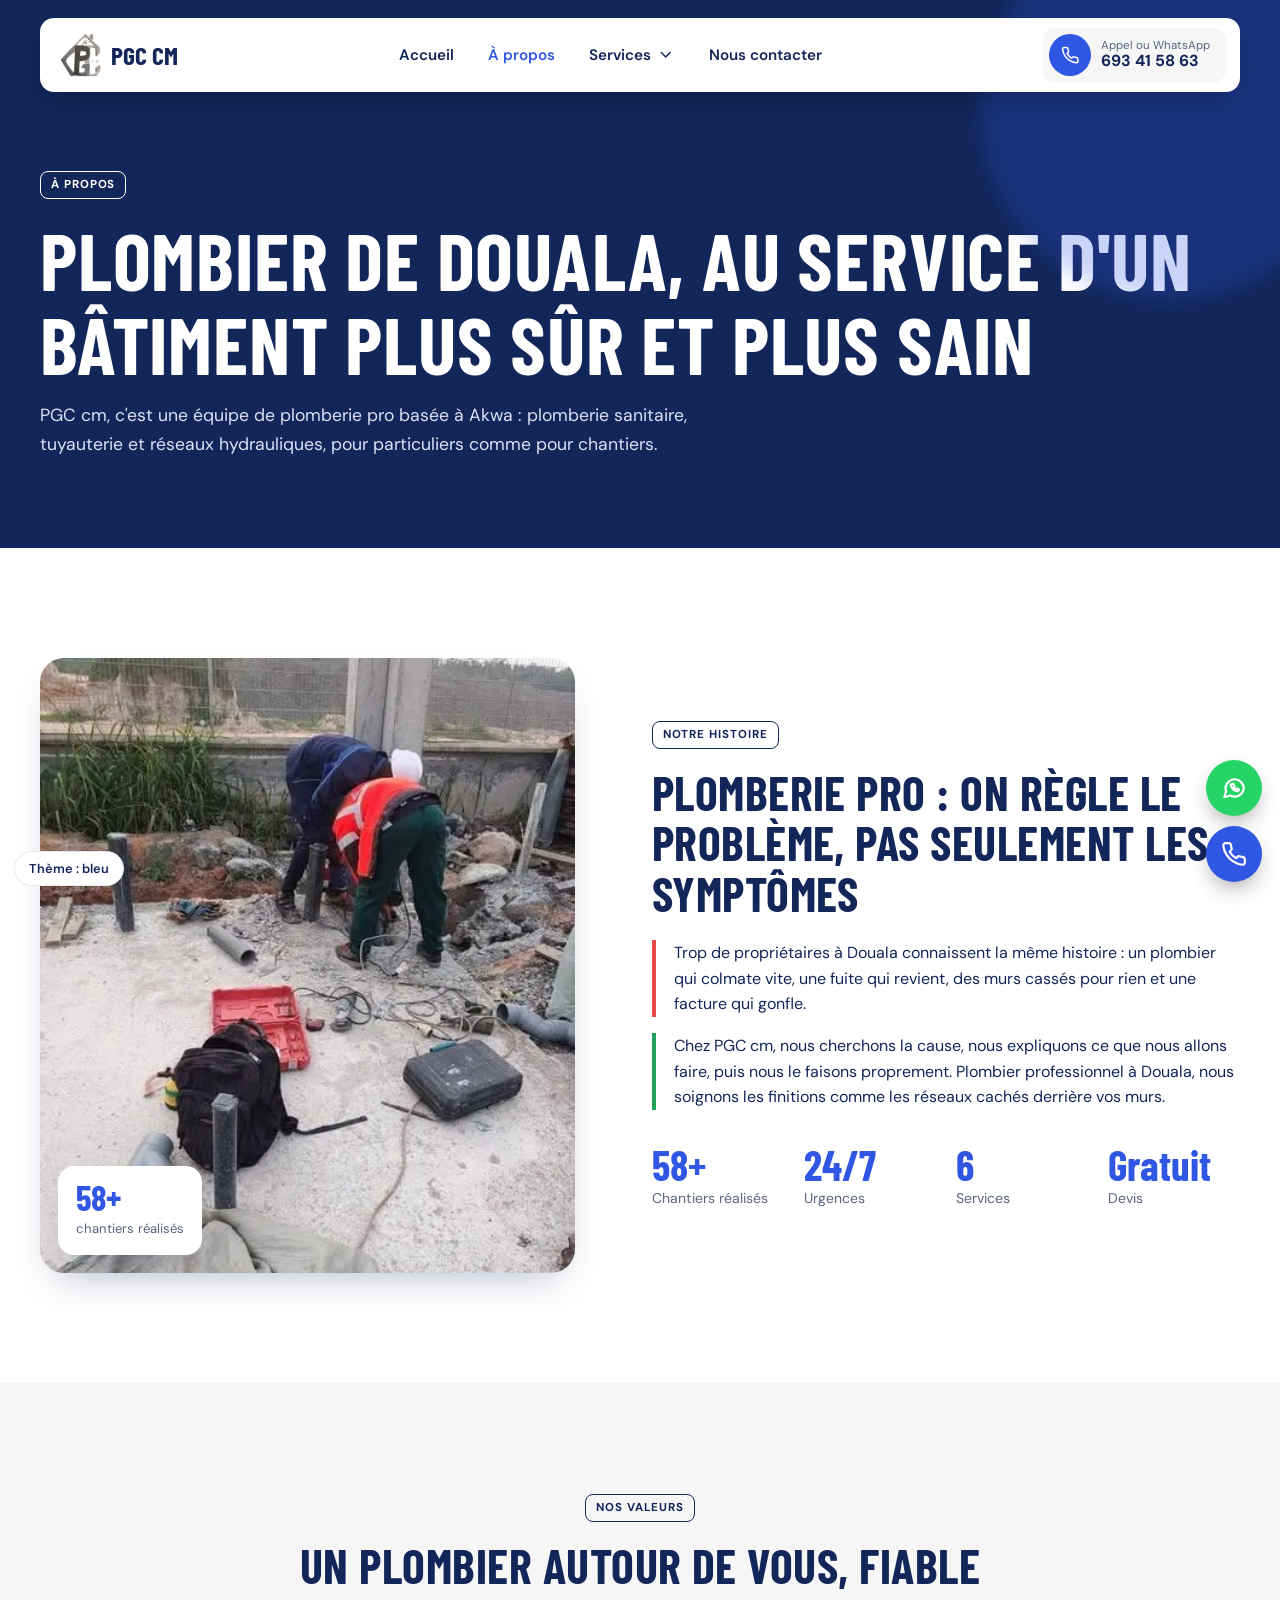
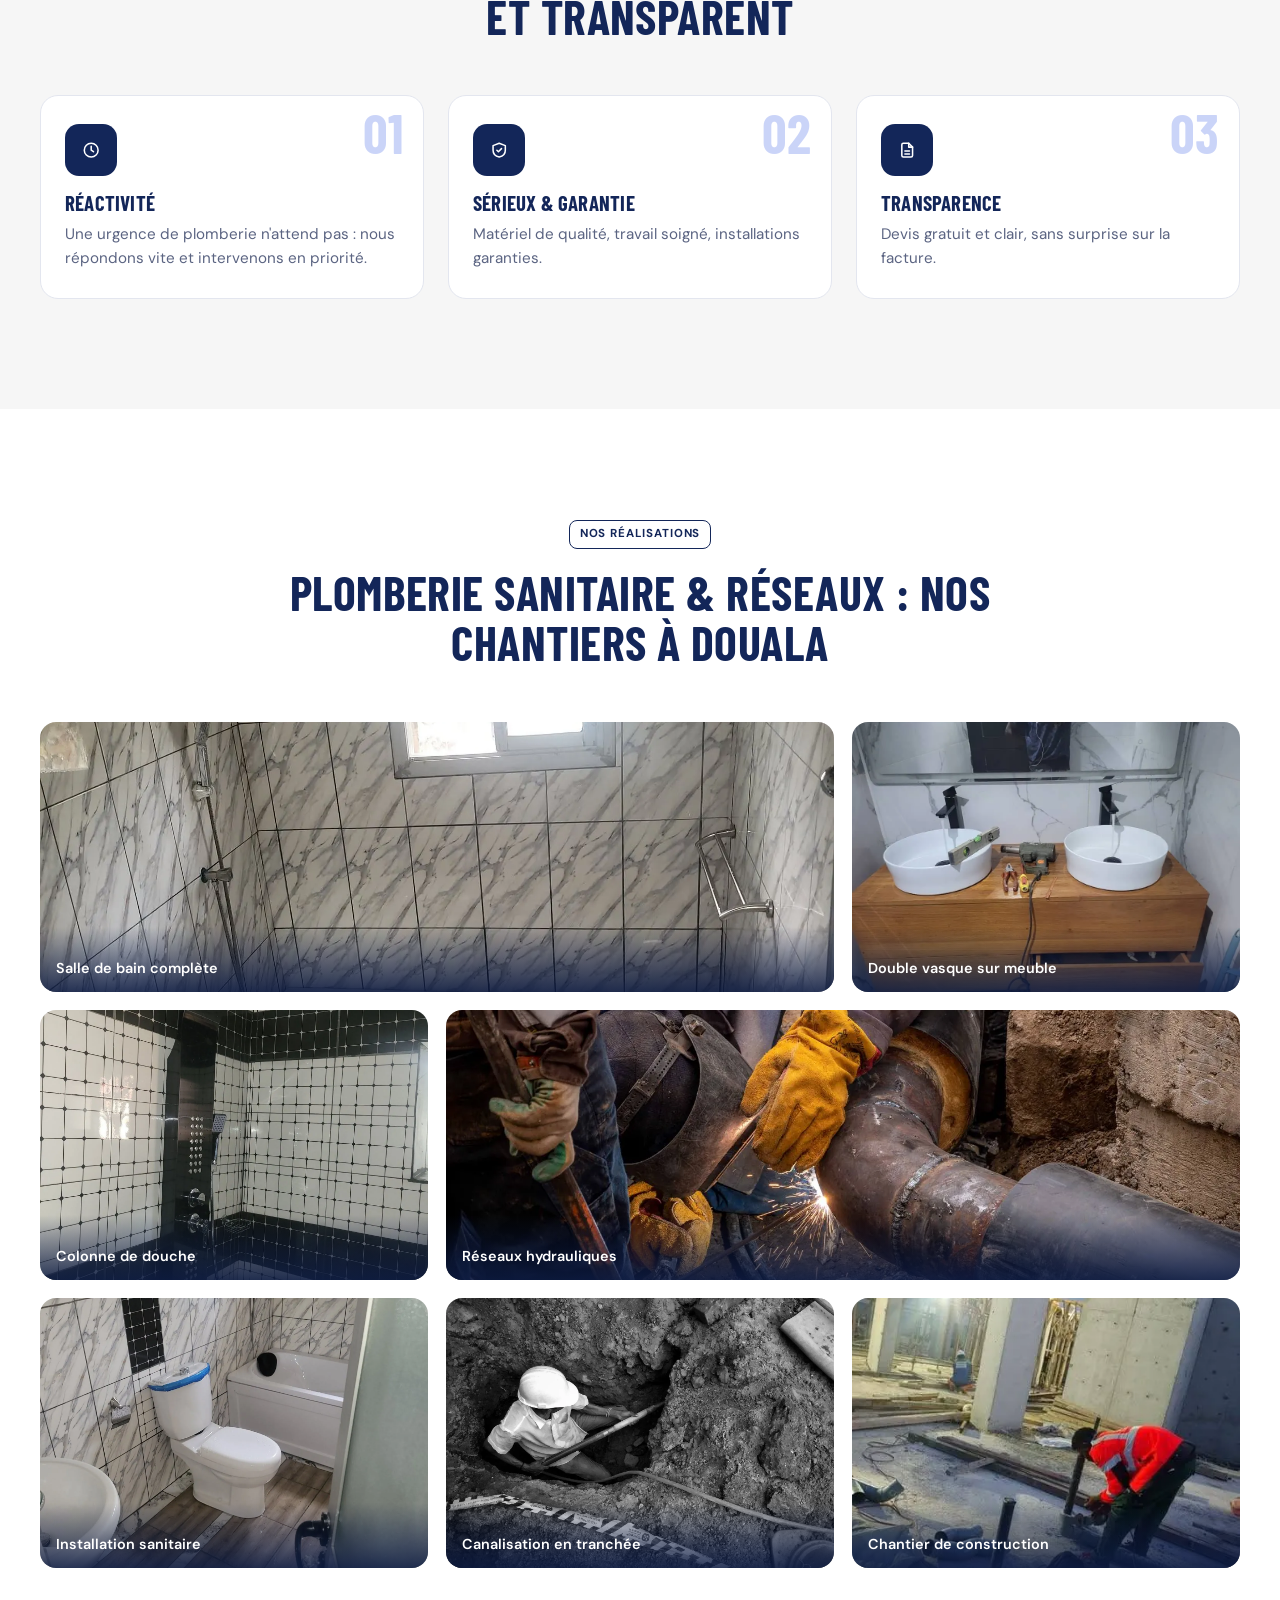
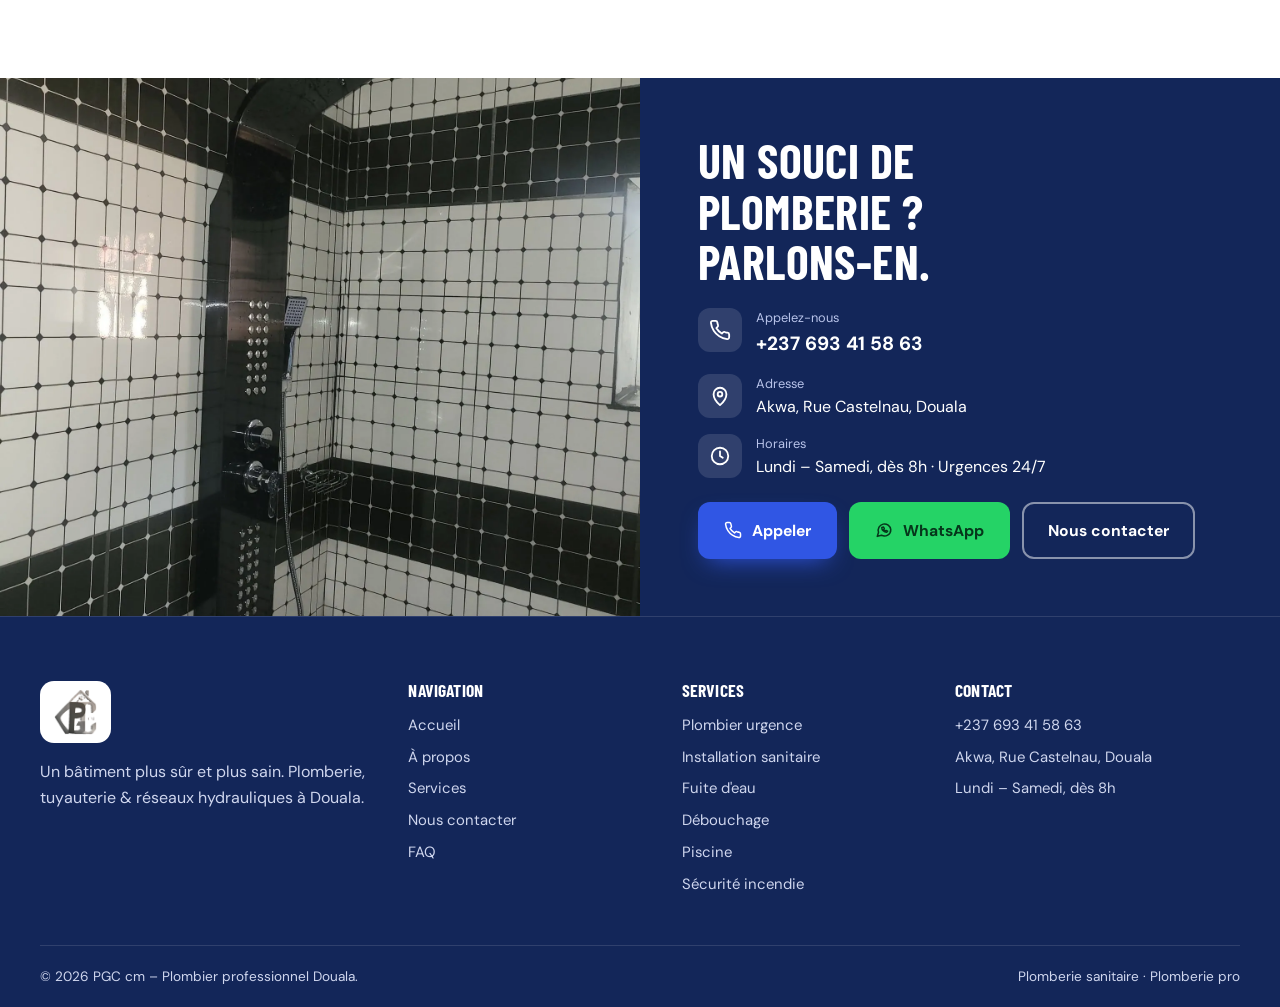
==== a-propos.html @ 085d0d64 "Site vitrine PGC cm : accueil, à propos, contact (SEO, WebP, FAQ) Co-Authored-By: Claude Sonnet 5.5 " ====
<!doctype html>
<html lang="fr">
<head>
<meta charset="utf-8">
<meta name="viewport" content="width=device-width,initial-scale=1">
<title>À propos – PGC cm, plombier de Douala | Plomberie pro</title>
<meta name="description" content="PGC cm, plombier de Douala : plomberie pro, plomberie sanitaire et réseaux hydrauliques. Découvrez notre équipe, nos valeurs et nos réalisations.">
<link rel="preconnect" href="https://fonts.googleapis.com"><link rel="preconnect" href="https://fonts.gstatic.com" crossorigin>
<link href="https://fonts.googleapis.com/css2?family=Barlow+Condensed:wght@600;700&family=DM+Sans:wght@400;500;600;700&display=swap" rel="stylesheet">
<link rel="icon" href="assets/img/logo.webp">
<link rel="stylesheet" href="assets/css/style.css">
<!-- SEO -->
<link rel="canonical" href="https://www.pgccm.com/a-propos.html">
<meta name="robots" content="index,follow,max-image-preview:large">
<meta name="theme-color" content="#132659">
<meta name="geo.region" content="CM-LT"><meta name="geo.placename" content="Douala">
<meta property="og:type" content="website"><meta property="og:locale" content="fr_FR"><meta property="og:site_name" content="PGC cm">
<meta property="og:title" content="À propos – PGC cm, plombier de Douala | Plomberie pro"><meta property="og:description" content="PGC cm, plombier de Douala : plomberie pro, plomberie sanitaire et réseaux hydrauliques. Découvrez notre équipe, nos valeurs et nos réalisations.">
<meta property="og:url" content="https://www.pgccm.com/a-propos.html"><meta property="og:image" content="https://www.pgccm.com/assets/img/hero.webp">
<meta name="twitter:card" content="summary_large_image"><meta name="twitter:title" content="À propos – PGC cm, plombier de Douala | Plomberie pro"><meta name="twitter:description" content="PGC cm, plombier de Douala : plomberie pro, plomberie sanitaire et réseaux hydrauliques. Découvrez notre équipe, nos valeurs et nos réalisations."><meta name="twitter:image" content="https://www.pgccm.com/assets/img/hero.webp">
<script type="application/ld+json">{"@context": "https://schema.org", "@type": ["Plumber", "LocalBusiness"], "@id": "https://www.pgccm.com/#business", "name": "PGC cm", "slogan": "Un bâtiment plus sûr et plus sain.", "url": "https://www.pgccm.com/", "image": "https://www.pgccm.com/assets/img/hero.webp", "logo": "https://www.pgccm.com/assets/img/logo.webp", "telephone": "+237693415863", "address": {"@type": "PostalAddress", "streetAddress": "Rue Castelnau, Akwa", "addressLocality": "Douala", "addressCountry": "CM"}, "areaServed": {"@type": "City", "name": "Douala"}, "openingHoursSpecification": [{"@type": "OpeningHoursSpecification", "dayOfWeek": ["Monday", "Tuesday", "Wednesday", "Thursday", "Friday", "Saturday"], "opens": "08:00", "closes": "18:00"}], "hasOfferCatalog": {"@type": "OfferCatalog", "name": "Services de plomberie", "itemListElement": [{"@type": "Offer", "itemOffered": {"@type": "Service", "name": "Plombier urgence"}}, {"@type": "Offer", "itemOffered": {"@type": "Service", "name": "Installation sanitaire"}}, {"@type": "Offer", "itemOffered": {"@type": "Service", "name": "Réparation de fuite d'eau"}}, {"@type": "Offer", "itemOffered": {"@type": "Service", "name": "Débouchage de canalisation"}}, {"@type": "Offer", "itemOffered": {"@type": "Service", "name": "Plomberie de piscine"}}, {"@type": "Offer", "itemOffered": {"@type": "Service", "name": "Sécurité incendie"}}]}}</script>
<script type="application/ld+json">{"@context": "https://schema.org", "@type": "BreadcrumbList", "itemListElement": [{"@type": "ListItem", "position": 1, "name": "Accueil", "item": "https://www.pgccm.com/"}, {"@type": "ListItem", "position": 2, "name": "À propos", "item": "https://www.pgccm.com/a-propos.html"}]}</script>
<!-- /SEO -->
</head>
<body>

<header class="site-header">
  <div class="container">
    <nav class="nav" aria-label="Navigation principale">
      <a class="brand" href="index.html"><img width="375" height="400" src="assets/img/logo.webp" alt="Logo PGC cm plombier Douala"><span>PGC cm</span></a>
      <button class="burger" aria-label="Ouvrir le menu" aria-expanded="false"><i data-i="menu"></i></button>
      <ul class="menu">
        <li><a href="index.html">Accueil</a></li>
        <li><a class="active" href="a-propos.html">À propos</a></li>
        <li class="has-mega">
          <button aria-haspopup="true">Services <i data-i="chev"></i></button>
          <div class="mega">
            <a href="index.html#urgence"><span class="ic"><i data-i="bolt"></i></span><span><strong>Plombier urgence</strong><small>Tuyau éclaté, fuite, eau coupée</small></span></a>
            <a href="index.html#sanitaire"><span class="ic"><i data-i="bath"></i></span><span><strong>Installation sanitaire</strong><small>Salle de bain, WC, cuisine</small></span></a>
            <a href="index.html#fuite"><span class="ic"><i data-i="drop"></i></span><span><strong>Fuite d'eau</strong><small>Détection et réparation</small></span></a>
            <a href="index.html#debouchage"><span class="ic"><i data-i="pipe"></i></span><span><strong>Débouchage canalisation</strong><small>WC, évier, douche</small></span></a>
            <a href="index.html#piscine"><span class="ic"><i data-i="pool"></i></span><span><strong>Piscine</strong><small>Installation et réseaux</small></span></a>
            <a href="index.html#incendie"><span class="ic"><i data-i="fire"></i></span><span><strong>Sécurité incendie</strong><small>Réseaux et sprinklers</small></span></a>
          </div>
        </li>
        <li><a href="contact.html">Nous contacter</a></li>
      </ul>
      <a class="nav-call" href="tel:+237693415863"><span class="ic"><i data-i="phone"></i></span><span><small>Appel ou WhatsApp</small>693 41 58 63</span></a>
    </nav>
  </div>
</header>

<main>

<section class="page-hero">
  <div class="container">
    <span class="tag">À propos</span>
    <h1>Plombier de Douala, au service d'un bâtiment plus sûr et plus sain</h1>
    <p>PGC cm, c'est une équipe de plomberie pro basée à Akwa : plomberie sanitaire, tuyauterie et réseaux hydrauliques, pour particuliers comme pour chantiers.</p>
  </div>
</section>

<section class="section">
  <div class="container split">
    <div class="photo-anim reveal">
      <img width="443" height="590" src="assets/img/chantier-3.webp" alt="Plombiers professionnels PGC cm au travail à Douala" loading="lazy">
      <div class="badge"><b data-count="100" data-suffix="+">0</b><span>chantiers réalisés</span></div>
    </div>
    <div class="story reveal">
      <span class="tag">Notre histoire</span>
      <h2>Plomberie pro : on règle le problème, pas seulement les symptômes</h2>
      <p class="problem">Trop de propriétaires à Douala connaissent la même histoire : un plombier qui colmate vite, une fuite qui revient, des murs cassés pour rien et une facture qui gonfle.</p>
      <p class="solution">Chez PGC cm, nous cherchons la cause, nous expliquons ce que nous allons faire, puis nous le faisons proprement. Plombier professionnel à Douala, nous soignons les finitions comme les réseaux cachés derrière vos murs.</p>
      <div class="stats">
        <div><b data-count="100" data-suffix="+">0</b><span>Chantiers réalisés</span></div>
        <div><b>24/7</b><span>Urgences</span></div>
        <div><b>6</b><span>Services</span></div>
        <div><b>Gratuit</b><span>Devis</span></div>
      </div>
    </div>
  </div>
</section>

<section class="section soft">
  <div class="container">
    <div class="head-center reveal"><span class="tag">Nos valeurs</span><h2>Un plombier autour de vous, fiable et transparent</h2></div>
    <div class="steps" style="grid-template-columns:repeat(auto-fit,minmax(240px,1fr))">
      <div class="step reveal"><div class="ic"><i data-i="clock"></i></div><h3>Réactivité</h3><p>Une urgence de plomberie n'attend pas : nous répondons vite et intervenons en priorité.</p></div>
      <div class="step reveal"><div class="ic"><i data-i="shield"></i></div><h3>Sérieux &amp; garantie</h3><p>Matériel de qualité, travail soigné, installations garanties.</p></div>
      <div class="step reveal"><div class="ic"><i data-i="file"></i></div><h3>Transparence</h3><p>Devis gratuit et clair, sans surprise sur la facture.</p></div>
    </div>
  </div>
</section>

<section class="section">
  <div class="container">
    <div class="head-center reveal"><span class="tag">Nos réalisations</span><h2>Plomberie sanitaire &amp; réseaux : nos chantiers à Douala</h2></div>
    <div class="gallery">
      <figure class="reveal"><img width="1536" height="2048" src="assets/img/baignoire.webp" alt="Salle de bain complète installée par PGC cm" loading="lazy"><figcaption>Salle de bain complète</figcaption></figure>
      <figure class="reveal"><img width="1008" height="756" src="assets/img/vasques.webp" alt="Double vasque et robinetterie noire installés" loading="lazy"><figcaption>Double vasque sur meuble</figcaption></figure>
      <figure class="reveal"><img width="1536" height="2048" src="assets/img/douche.webp" alt="Colonne de douche installée" loading="lazy"><figcaption>Colonne de douche</figcaption></figure>
      <figure class="reveal"><img width="1400" height="933" src="assets/img/soudure.webp" alt="Soudure de canalisation sur chantier" loading="lazy"><figcaption>Réseaux hydrauliques</figcaption></figure>
      <figure class="reveal"><img width="1536" height="2048" src="assets/img/wc.webp" alt="WC, lavabo et baignoire installés" loading="lazy"><figcaption>Installation sanitaire</figcaption></figure>
      <figure class="reveal"><img width="1400" height="1050" src="assets/img/tranchee.webp" alt="Pose de canalisation en tranchée" loading="lazy"><figcaption>Canalisation en tranchée</figcaption></figure>
      <figure class="reveal"><img width="443" height="590" src="assets/img/chantier-2.webp" alt="Plombier sur chantier de construction" loading="lazy"><figcaption>Chantier de construction</figcaption></figure>
    </div>
  </div>
</section>

<section class="cta-section">
  <div class="cta-band reveal">
    <div class="cta-media"><img width="1536" height="2048" src="assets/img/douche.webp" alt="Colonne de douche installée par PGC cm" loading="lazy"></div>
    <div class="cta-info">
      <h2>Un souci de plomberie ? Parlons-en.</h2>
      <ul class="cta-list">
        <li><i data-i="phone"></i><span><small>Appelez-nous</small><a href="tel:+237693415863">+237 693 41 58 63</a></span></li>
        <li><i data-i="pin"></i><span><small>Adresse</small>Akwa, Rue Castelnau, Douala</span></li>
        <li><i data-i="clock"></i><span><small>Horaires</small>Lundi – Samedi, dès 8h · Urgences 24/7</span></li>
      </ul>
      <div class="cta-row">
        <a class="btn btn-primary" href="tel:+237693415863"><i data-i="phone"></i> Appeler</a>
        <a class="btn btn-wa" href="https://wa.me/237693415863" target="_blank" rel="noopener"><i data-i="wa"></i> WhatsApp</a>
        <a class="btn btn-ghost" href="contact.html">Nous contacter</a>
      </div>
    </div>
  </div></section>
</main>

<footer>
  <div class="container">
    <div class="foot-grid">
      <div><span class="foot-logo"><img width="375" height="400" src="assets/img/logo.webp" alt="PGC cm"></span><p>Un bâtiment plus sûr et plus sain. Plomberie, tuyauterie &amp; réseaux hydrauliques à Douala.</p></div>
      <div><h4>Navigation</h4><ul><li><a href="index.html">Accueil</a></li><li><a href="a-propos.html">À propos</a></li><li><a href="index.html#services">Services</a></li><li><a href="contact.html">Nous contacter</a></li><li><a href="contact.html#faq">FAQ</a></li></ul></div>
      <div><h4>Services</h4><ul><li><a href="index.html#urgence">Plombier urgence</a></li><li><a href="index.html#sanitaire">Installation sanitaire</a></li><li><a href="index.html#fuite">Fuite d'eau</a></li><li><a href="index.html#debouchage">Débouchage</a></li><li><a href="index.html#piscine">Piscine</a></li><li><a href="index.html#incendie">Sécurité incendie</a></li></ul></div>
      <div><h4>Contact</h4><ul><li><a href="tel:+237693415863">+237 693 41 58 63</a></li><li>Akwa, Rue Castelnau, Douala</li><li>Lundi – Samedi, dès 8h</li></ul></div>
    </div>
    <div class="copy"><span>© <span id="y">2026</span> PGC cm – Plombier professionnel Douala.</span><span>Plomberie sanitaire · Plomberie pro</span></div>
  </div>
</footer>

<div class="float-actions">
  <a class="fa-wa" href="https://wa.me/237693415863" target="_blank" rel="noopener" aria-label="WhatsApp"><i data-i="wa"></i></a>
  <a class="fa-call" href="tel:+237693415863" aria-label="Appeler"><i data-i="phone"></i></a>
</div>
<button class="theme-toggle" type="button" aria-label="Changer le thème de couleurs">Thème : bleu</button>
<script src="assets/js/main.js" defer></script>
</body>
</html>
---- assets/css/style.css ----
/* ===== PGC cm — design system ===== */
:root{
  /* Thème 1 (par défaut) : bleu */
  --primary:#132659;
  --primary-2:#0d1c44;
  --accent:#3056e4;
  --accent-ink:#fff;
  --bg:#ffffff;
  --bg-soft:#f6f6f6;
  --ink:#132659;
  --muted:#5b6482;
  --line:#e3e6ef;
  --on-primary:#ffffff;
  --cta:#3056e4;
  --cta-hover:#2444c2;
  --radius:18px;
  --shadow:0 18px 40px -18px rgba(19,38,89,.35);
  --font-head:"Barlow Condensed","Arial Narrow",Impact,sans-serif;
  --font-body:"DM Sans","Segoe UI",system-ui,sans-serif;
}
/* Thème 2 : orange */
:root[data-theme="2"]{
  --primary:#1e2d34;
  --primary-2:#141f24;
  --accent:#e96429;
  --bg:#ffffff;
  --bg-soft:#f2f1f9;
  --ink:#1e2d34;
  --muted:#5d6a70;
  --line:#e4e2f0;
  --cta:#e96429;
  --cta-hover:#cf5320;
}

*{box-sizing:border-box;margin:0;padding:0}
html{scroll-behavior:smooth;scroll-padding-top:110px}
body{font-family:var(--font-body);color:var(--ink);background:var(--bg);line-height:1.6;-webkit-font-smoothing:antialiased;overflow-x:hidden}
img{max-width:100%;height:auto;display:block}
a{color:inherit;text-decoration:none}
ul{list-style:none}
h1,h2,h3,h4{font-family:var(--font-head);text-transform:uppercase;line-height:1.05;letter-spacing:.01em;font-weight:700}
h1{font-size:clamp(2.6rem,6.5vw,5rem)}
h2{font-size:clamp(1.9rem,4vw,3rem)}
h3{font-size:1.5rem}
.container{width:min(1200px,100% - 40px);margin-inline:auto}
.section{padding:clamp(64px,9vw,110px) 0}
.soft{background:var(--bg-soft)}
.tag{display:inline-block;font-size:.72rem;font-weight:700;letter-spacing:.08em;text-transform:uppercase;border:1px solid currentColor;border-radius:8px;padding:4px 10px;margin-bottom:18px}
.lead{color:var(--muted);font-size:1.08rem;max-width:62ch}
.i{width:1.15em;height:1.15em;display:inline-block;vertical-align:-.2em;flex:none}

/* Buttons */
.btn{display:inline-flex;align-items:center;gap:10px;font-weight:700;font-size:.98rem;padding:14px 24px;border-radius:12px;border:2px solid transparent;cursor:pointer;transition:transform .2s,background .2s,box-shadow .2s,color .2s;font-family:var(--font-body)}
.btn:hover{transform:translateY(-2px)}
.btn-primary{background:var(--cta);color:#fff;box-shadow:0 10px 24px -10px var(--cta)}
.btn-primary:hover{background:var(--cta-hover)}
.btn-wa{background:#25d366;color:#06361b}
.btn-wa:hover{background:#1fbd5a}
.btn-ghost{border-color:rgba(255,255,255,.5);color:#fff}
.btn-ghost:hover{background:#fff;color:var(--primary)}
.btn-outline{border-color:var(--primary);color:var(--primary)}
.btn-outline:hover{background:var(--primary);color:#fff}
:focus-visible{outline:3px solid var(--accent);outline-offset:3px}

/* ===== Header ===== */
.site-header{position:absolute;top:18px;left:0;right:0;z-index:50}
.nav{background:#fff;border-radius:14px;box-shadow:0 10px 30px -12px rgba(0,0,0,.35);display:flex;align-items:center;justify-content:space-between;gap:20px;padding:10px 14px 10px 20px}
.brand{display:flex;align-items:center;gap:10px;font-family:var(--font-head);font-weight:700;font-size:1.6rem;color:var(--primary);text-transform:uppercase}
.brand img{height:44px;width:auto}
.menu{display:flex;align-items:center;gap:6px}
.menu>li{position:relative}
.menu>li>a,.menu>li>button{font:600 .95rem var(--font-body);color:var(--ink);padding:10px 14px;border-radius:10px;background:none;border:0;cursor:pointer;display:flex;align-items:center;gap:6px}
.menu>li>a:hover,.menu>li>button:hover,.menu a.active{color:var(--accent)}
.has-mega:hover .mega,.has-mega:focus-within .mega,.has-mega.open .mega{opacity:1;visibility:visible;transform:translate(-50%,0)}
.mega{position:absolute;top:calc(100% + 10px);left:50%;transform:translate(-50%,10px);opacity:0;visibility:hidden;transition:.22s;background:#fff;border-radius:16px;box-shadow:0 30px 60px -20px rgba(19,38,89,.45);padding:14px;width:min(640px,90vw);display:grid;grid-template-columns:1fr 1fr;gap:6px;z-index:60}
.mega::before{content:"";position:absolute;top:-12px;left:0;right:0;height:14px}
.mega a{display:flex;gap:12px;align-items:flex-start;padding:12px;border-radius:12px;transition:background .2s}
.mega a:hover{background:var(--bg-soft)}
.mega .ic{width:40px;height:40px;border-radius:10px;background:var(--bg-soft);color:var(--accent);display:grid;place-items:center;flex:none}
.mega a:hover .ic{background:var(--accent);color:#fff}
.mega strong{display:block;font-size:.95rem;line-height:1.2}
.mega small{color:var(--muted);font-size:.8rem;line-height:1.3;display:block}
.nav-call{display:flex;align-items:center;gap:10px;background:var(--bg-soft);border-radius:12px;padding:6px 16px 6px 6px;font-weight:700;line-height:1.15}
.nav-call .ic{width:42px;height:42px;border-radius:50%;background:var(--cta);color:#fff;display:grid;place-items:center}
.nav-call small{display:block;font-weight:400;color:var(--muted);font-size:.72rem}
.burger{display:none;background:var(--bg-soft);border:0;width:44px;height:44px;border-radius:10px;cursor:pointer;color:var(--primary)}

/* ===== Hero ===== */
.hero{position:relative;background:var(--primary);color:var(--on-primary);margin:0;border-radius:0;overflow:hidden;min-height:660px;display:flex;align-items:flex-end}
.hero-img{position:absolute;inset:0;width:100%;height:100%;object-fit:cover;object-position:center 20%;animation:kenburns 18s ease-in-out infinite alternate}
.hero::before{content:"";position:absolute;inset:0;z-index:1;background:linear-gradient(90deg,rgba(19,38,89,.82) 0%,rgba(19,38,89,.6) 38%,rgba(19,38,89,.2) 70%,rgba(19,38,89,.05) 100%)}
:root[data-theme="2"] .hero::before{background:linear-gradient(90deg,rgba(30,45,52,.82) 0%,rgba(30,45,52,.6) 38%,rgba(30,45,52,.2) 70%,rgba(30,45,52,.05) 100%)}
@keyframes kenburns{from{transform:scale(1)}to{transform:scale(1.08)}}
.hero .container{position:relative;z-index:2;padding:170px 0 100px}
.hero h1{max-width:12ch}
.hero h1 em{font-style:normal;color:#9db4ff}
:root[data-theme="2"] .hero h1 em{color:#ff9a6b}
.hero p.sub{max-width:52ch;margin:22px 0 28px;color:#dbe2f7;font-size:1.1rem}
.cta-row{display:flex;flex-wrap:wrap;gap:12px}
.proofs{display:flex;flex-wrap:wrap;gap:12px 28px;margin-top:34px}
.proofs li{display:flex;align-items:center;gap:8px;font-weight:600;font-size:.95rem}
.proofs .i{color:#7fe2a0}

/* ===== Quick quote bar ===== */
.quote-wrap{padding:36px 0;background:var(--bg)}
.quote-bar{background:var(--bg-soft);border:1px solid var(--line);border-radius:0;padding:22px 28px;display:grid;grid-template-columns:1.1fr 2fr;gap:24px;align-items:center}
.quote-bar h3{font-family:var(--font-body);text-transform:none;font-size:1.25rem;line-height:1.25}
.quote-bar h3 small{display:block;font-weight:400;color:var(--muted);font-size:.9rem;margin-top:4px}
.quote-form{display:flex;gap:12px;flex-wrap:wrap}
.quote-form input,.quote-form select{flex:1 1 150px;min-width:0;padding:15px 18px;border-radius:30px;border:1px solid var(--line);background:#fff;font:inherit;color:var(--ink)}
.quote-form input:focus,.quote-form select:focus{outline:2px solid var(--accent);border-color:transparent}
.quote-form .btn{border-radius:30px;padding:14px 26px}

/* ===== About / story ===== */
.split{display:grid;grid-template-columns:1fr 1.1fr;gap:clamp(32px,6vw,80px);align-items:center}
.photo-anim{position:relative;border-radius:24px;overflow:hidden;aspect-ratio:4/4.6;box-shadow:var(--shadow)}
.photo-anim img{width:100%;height:100%;object-fit:cover;animation:kenburns 14s ease-in-out infinite alternate}
.photo-anim .badge{position:absolute;left:18px;bottom:18px;background:#fff;border-radius:16px;padding:14px 18px;box-shadow:var(--shadow);animation:float 4s ease-in-out infinite}
.photo-anim .badge b{font:700 2.2rem var(--font-head);color:var(--accent);display:block;line-height:1}
.photo-anim .badge span{font-size:.82rem;color:var(--muted)}
@keyframes float{50%{transform:translateY(-8px)}}
.story h2{margin-bottom:22px}
.story p{margin-bottom:16px;color:var(--muted)}
.story .problem{border-left:4px solid #e5484d;padding-left:18px;color:var(--ink)}
.story .solution{border-left:4px solid #1fa25a;padding-left:18px;color:var(--ink)}
.stats{display:grid;grid-template-columns:repeat(4,1fr);gap:20px;margin-top:34px}
.stats b{font:700 2.6rem var(--font-head);color:var(--accent);display:block;line-height:1}
.stats span{font-size:.88rem;color:var(--muted)}

/* ===== Services ===== */
.head-center{text-align:center;max-width:720px;margin:0 auto 54px}
.head-center .lead{margin:14px auto 0}
.cards{display:grid;grid-template-columns:repeat(3,1fr);gap:24px}
.card{background:#fff;border:1px solid var(--line);border-radius:var(--radius);overflow:hidden;display:flex;flex-direction:column;transition:transform .3s,box-shadow .3s}
.card:hover{transform:translateY(-6px);box-shadow:var(--shadow)}
.card .thumb{aspect-ratio:16/10;overflow:hidden;position:relative}
.card .thumb img{width:100%;height:100%;object-fit:cover;transition:transform .6s}
.card:hover .thumb img{transform:scale(1.07)}
.card .thumb .ic{position:absolute;left:16px;bottom:-22px;width:50px;height:50px;border-radius:14px;background:var(--cta);color:#fff;display:grid;place-items:center;box-shadow:0 8px 18px -6px var(--cta)}
.card .body{padding:34px 22px 24px;display:flex;flex-direction:column;gap:10px;flex:1}
.card p{color:var(--muted);font-size:.95rem;flex:1}
.card .more{font-weight:700;color:var(--accent);display:inline-flex;gap:6px;align-items:center}
.card.urgent{border-color:var(--accent)}

/* ===== Steps ===== */
.steps{display:grid;grid-template-columns:repeat(4,1fr);gap:24px;counter-reset:s}
.step{background:#fff;border-radius:var(--radius);padding:28px 24px;position:relative;border:1px solid var(--line)}
.step::before{counter-increment:s;content:"0" counter(s);font:700 3.4rem var(--font-head);color:var(--accent);opacity:.25;position:absolute;right:20px;top:10px;line-height:1}
.step .ic{width:52px;height:52px;border-radius:14px;background:var(--primary);color:#fff;display:grid;place-items:center;margin-bottom:16px}
.step h3{font-size:1.3rem;margin-bottom:8px}
.step p{color:var(--muted);font-size:.95rem}

/* ===== CTA band / footer ===== */
.cta-band{background:var(--primary);color:#fff;border-radius:0;overflow:hidden;display:grid;grid-template-columns:1fr 1fr;margin:0}
.cta-media{min-height:380px;position:relative}
.cta-media img{position:absolute;inset:0;width:100%;height:100%;object-fit:cover}
.cta-info{padding:clamp(28px,4.5vw,64px);display:flex;flex-direction:column;justify-content:center;gap:22px}
.cta-info h2{max-width:16ch}
.cta-list{display:grid;gap:14px}
.cta-list li{display:flex;gap:14px;align-items:flex-start}
.cta-list .i{width:44px;height:44px;padding:11px;border-radius:12px;background:rgba(255,255,255,.12);color:#fff}
.cta-list small{display:block;color:#b9c4ea;font-size:.8rem}
.cta-list a{font-weight:700;font-size:1.2rem}
footer{background:var(--primary);color:#cfd6ee;padding-top:64px;border-top:1px solid rgba(255,255,255,.12)}
.foot-grid{display:grid;grid-template-columns:1.4fr 1fr 1fr 1.2fr;gap:36px;padding-bottom:40px}
footer h4{color:#fff;font-size:1.1rem;margin-bottom:14px}
footer li{margin-bottom:8px;font-size:.93rem}
footer a:hover{color:#fff;text-decoration:underline}
.foot-logo{display:inline-flex;background:#fff;border-radius:14px;padding:8px 14px;margin-bottom:16px}
.foot-logo img{height:46px;width:auto}
.copy{border-top:1px solid rgba(255,255,255,.12);padding:20px 0;font-size:.85rem;display:flex;justify-content:space-between;flex-wrap:wrap;gap:8px}

/* ===== Page hero (inner pages) ===== */
.page-hero{background:var(--primary);color:#fff;margin:0;border-radius:0;padding:170px 0 90px;position:relative;overflow:hidden}
.page-hero::after{content:"";position:absolute;right:-80px;top:-80px;width:380px;height:380px;border-radius:50%;background:var(--accent);opacity:.25;filter:blur(10px)}
.page-hero p{color:#dbe2f7;max-width:58ch;margin-top:16px;font-size:1.1rem}

/* Gallery */
.gallery{display:grid;grid-template-columns:repeat(3,1fr);grid-auto-rows:270px;gap:18px}
.gallery figure:nth-child(1),.gallery figure:nth-child(4){grid-column:span 2}
.gallery figure{border-radius:16px;overflow:hidden;position:relative;margin:0}
.gallery img{width:100%;height:100%;object-fit:cover;transition:transform .5s}
.gallery figure:hover img{transform:scale(1.05)}
.gallery figcaption{position:absolute;left:0;right:0;bottom:0;padding:30px 16px 12px;background:linear-gradient(transparent,rgba(13,28,68,.85));color:#fff;font-weight:600;font-size:.9rem}

/* Contact */
.contact-grid{display:grid;grid-template-columns:1fr 1.2fr;gap:40px}
.info-list li{display:flex;gap:16px;padding:18px 0;border-bottom:1px solid var(--line)}
.info-list .ic{width:48px;height:48px;border-radius:14px;background:var(--bg-soft);color:var(--accent);display:grid;place-items:center;flex:none}
.info-list small{color:var(--muted);display:block}
.form-card{background:#fff;border:1px solid var(--line);border-radius:22px;padding:32px;box-shadow:var(--shadow)}
.form-card label{display:block;font-weight:600;font-size:.9rem;margin-bottom:6px}
.form-card .row{display:grid;grid-template-columns:1fr 1fr;gap:16px}
.form-card .field{margin-bottom:16px}
.form-card input,.form-card select,.form-card textarea{width:100%;padding:13px 16px;border-radius:12px;border:1px solid var(--line);background:var(--bg-soft);font:inherit;color:var(--ink)}
.form-card textarea{min-height:130px;resize:vertical}
.form-card input:focus,.form-card select:focus,.form-card textarea:focus{outline:2px solid var(--accent);background:#fff}
.map{border-radius:22px;overflow:hidden;margin-top:28px;border:1px solid var(--line)}
.map iframe{width:100%;height:260px;border:0}

/* FAQ */
.faq{max-width:820px;margin:0 auto}
.faq details{background:#fff;border:1px solid var(--line);border-radius:14px;margin-bottom:12px;padding:0 22px}
.faq summary{cursor:pointer;font-weight:700;padding:20px 0;list-style:none;display:flex;justify-content:space-between;gap:12px;align-items:center}
.faq summary::-webkit-details-marker{display:none}
.faq summary::after{content:"+";font-size:1.5rem;color:var(--accent);transition:transform .25s}
.faq details[open] summary::after{transform:rotate(45deg)}
.faq details p{padding-bottom:20px;color:var(--muted)}

/* Floating buttons + theme switch */
.float-actions{position:fixed;right:18px;bottom:18px;display:flex;flex-direction:column;gap:10px;z-index:70}
.float-actions a{width:56px;height:56px;border-radius:50%;display:grid;place-items:center;box-shadow:0 10px 24px -8px rgba(0,0,0,.45);color:#fff;transition:transform .2s}
.float-actions a:hover{transform:scale(1.08)}
.fa-wa{background:#25d366}.fa-call{background:var(--cta)}
.fa-wa .i,.fa-call .i{width:26px;height:26px}
.theme-toggle{position:fixed;left:14px;bottom:14px;z-index:70;background:#fff;border:1px solid var(--line);border-radius:30px;padding:8px 14px;font:600 .8rem var(--font-body);cursor:pointer;box-shadow:var(--shadow);color:var(--ink)}

/* Reveal */
.reveal{opacity:0;transform:translateY(28px);transition:opacity .7s,transform .7s}
.reveal.in{opacity:1;transform:none}
@media (prefers-reduced-motion:reduce){*{animation:none!important;transition:none!important}.reveal{opacity:1;transform:none}}

/* ===== Responsive ===== */
@media (max-width:1020px){
  .cards{grid-template-columns:repeat(2,1fr)}
  .steps{grid-template-columns:repeat(2,1fr)}
  .foot-grid{grid-template-columns:1fr 1fr}
  .gallery{grid-template-columns:repeat(2,1fr)}
  .gallery figure:nth-child(n){grid-column:auto}
  .gallery figure:nth-child(1){grid-column:span 2}
}
@media (max-width:900px){
  .burger{display:grid;place-items:center}
  .nav-call{display:none}
  .menu{position:absolute;top:calc(100% + 10px);left:0;right:0;background:#fff;border-radius:16px;box-shadow:var(--shadow);flex-direction:column;align-items:stretch;padding:12px;display:none}
  .menu.open{display:flex}
  .mega{position:static;transform:none!important;opacity:1;visibility:visible;box-shadow:none;width:100%;display:none;grid-template-columns:1fr;padding:4px}
  .has-mega.open .mega{display:grid}
  .mega::before{display:none}
  .split,.contact-grid,.quote-bar{grid-template-columns:1fr}
  .hero{min-height:0}
  .hero-img{opacity:.6}
  .hero::before{background:linear-gradient(180deg,rgba(19,38,89,.5),rgba(19,38,89,.8))}
  .hero .container{padding:140px 0 110px}
  .stats{grid-template-columns:repeat(2,1fr)}
}
@media (max-width:760px){.cta-band{grid-template-columns:1fr}.cta-media{min-height:240px}}
@media (max-width:620px){
  .cards,.steps,.foot-grid{grid-template-columns:1fr}
  .gallery{grid-template-columns:1fr;grid-auto-rows:230px}
  .gallery figure:nth-child(n){grid-column:auto}
  
  .form-card .row{grid-template-columns:1fr}
  .quote-bar{padding:20px}
  .btn{width:100%;justify-content:center}
}
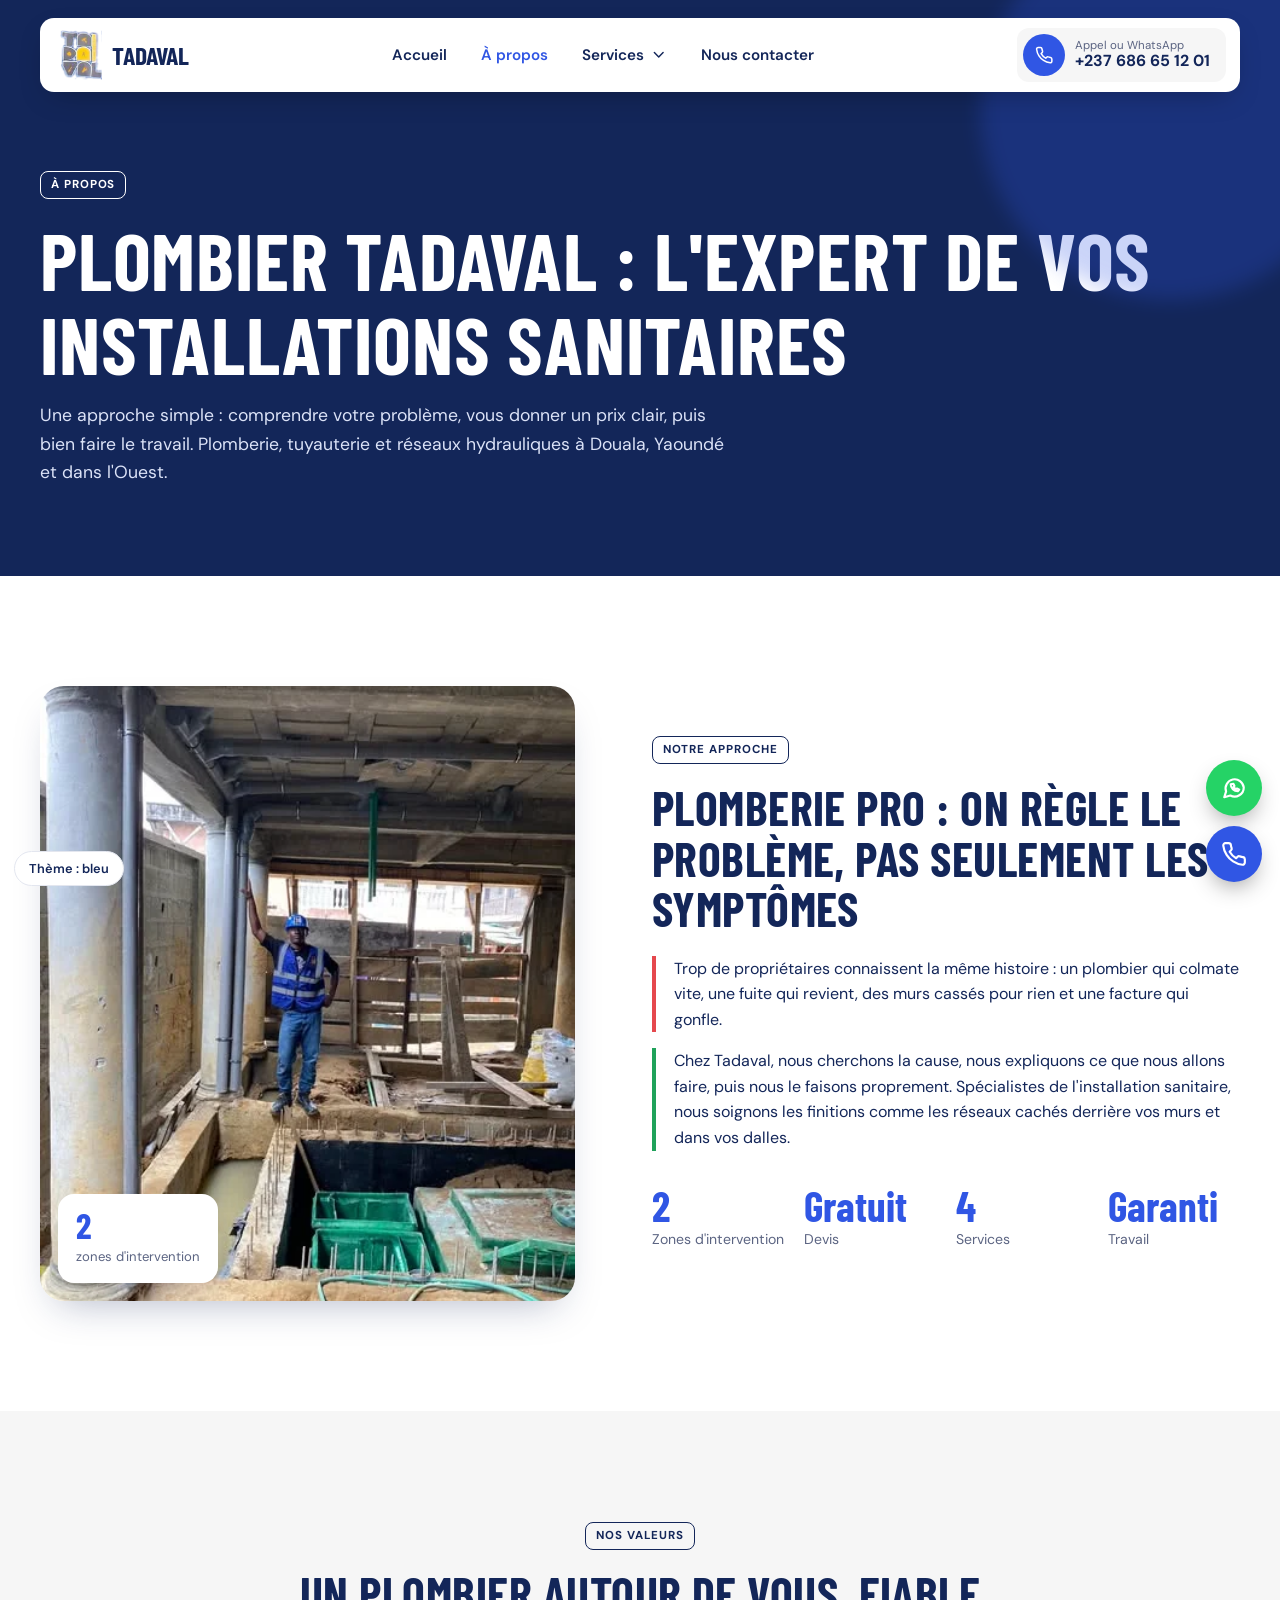
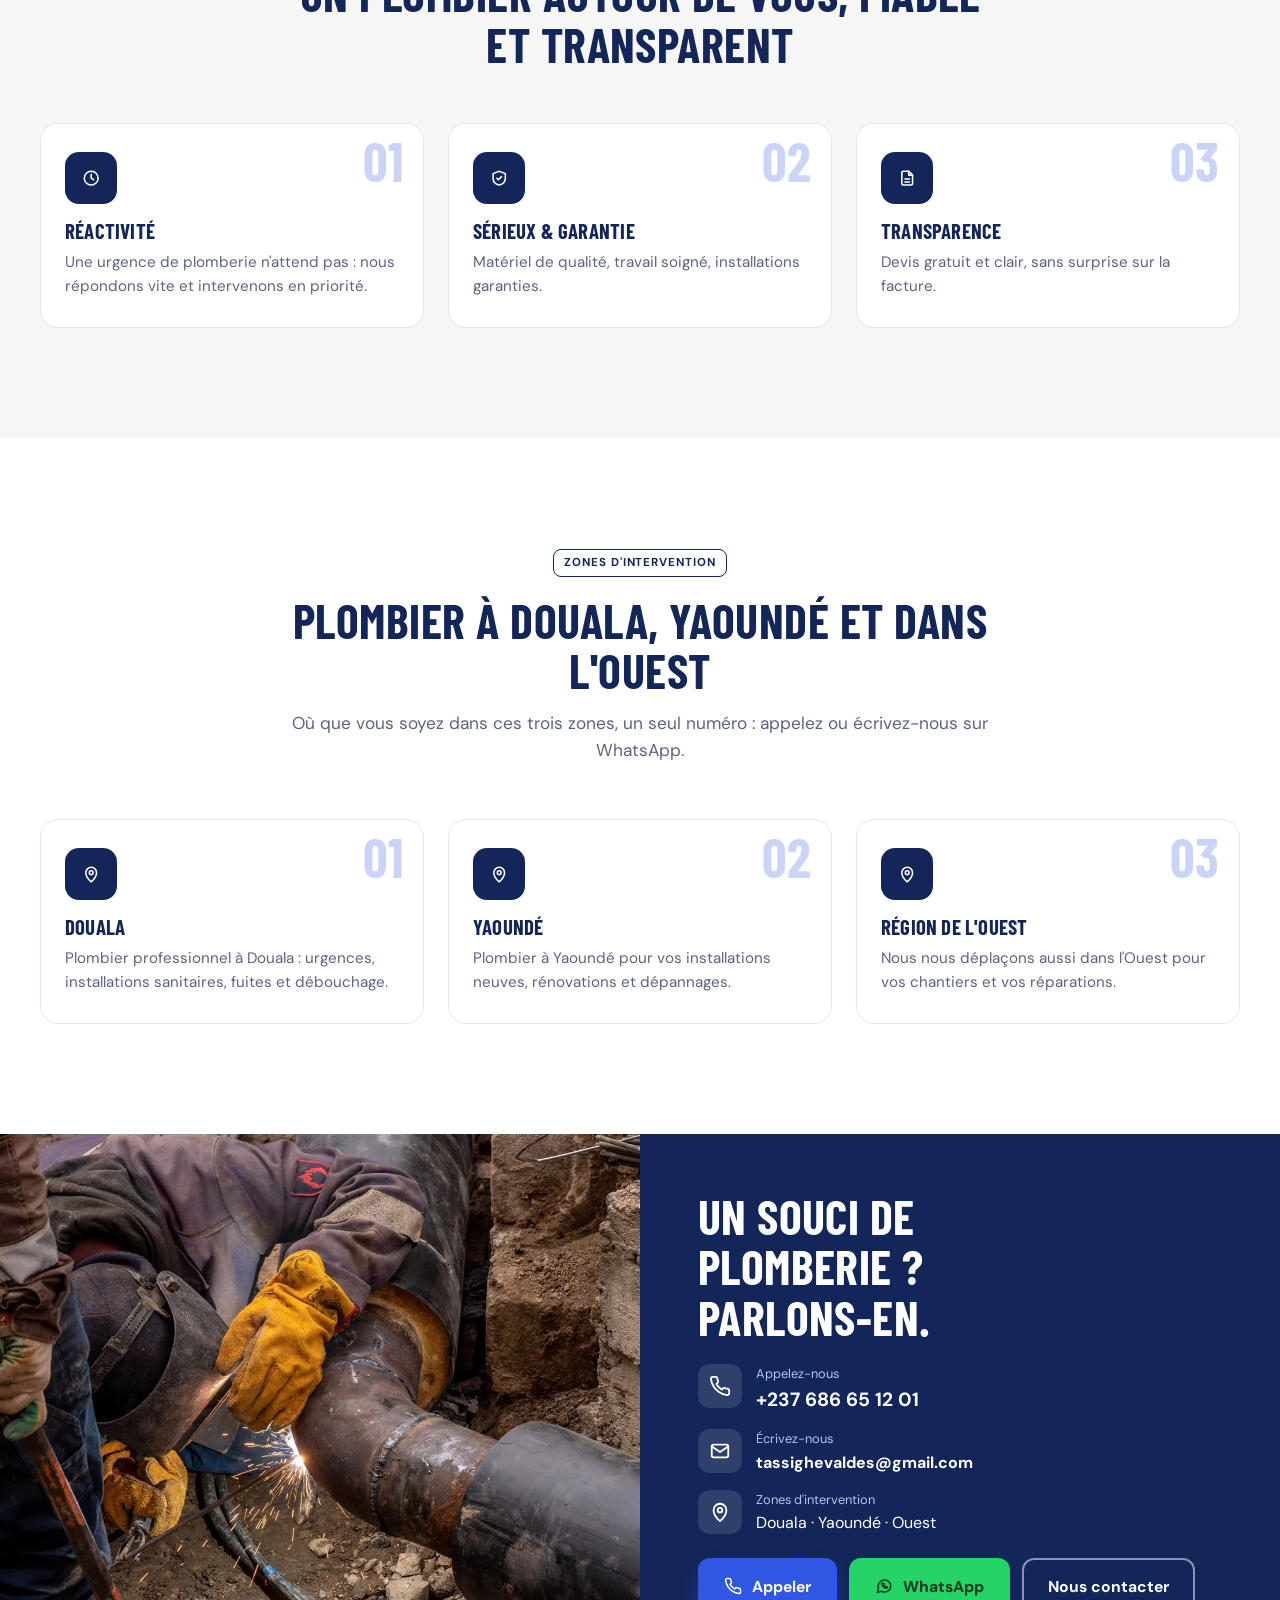
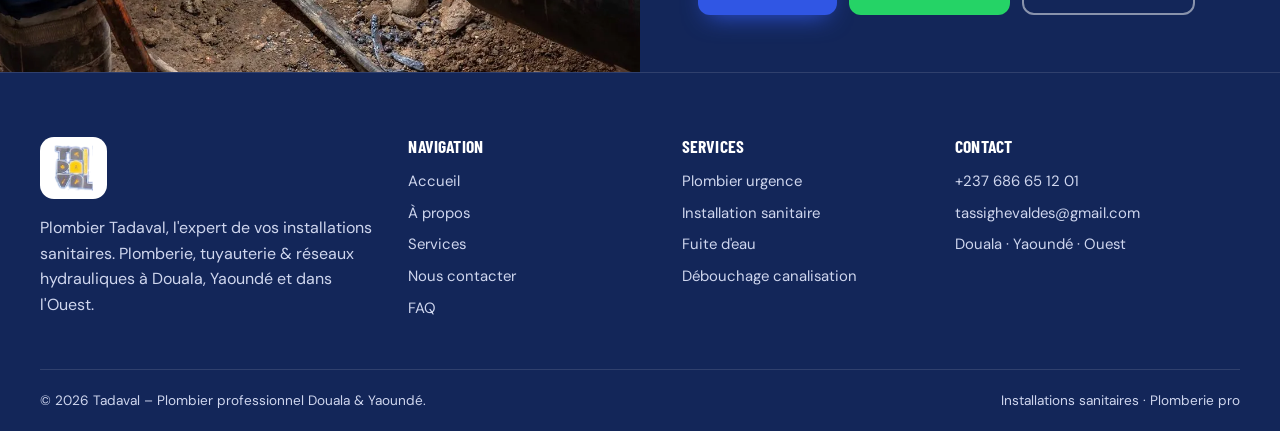
==== commit 96d4dd60: "Refonte du site pour Tadaval : nouveau logo, coordonnées, zones Douala/Yaoundé/Ouest Co-Authored-By:" ====
--- a/a-propos.html
+++ b/a-propos.html
@@ -3,23 +3,23 @@
 <head>
 <meta charset="utf-8">
 <meta name="viewport" content="width=device-width,initial-scale=1">
-<title>À propos – PGC cm, plombier de Douala | Plomberie pro</title>
-<meta name="description" content="PGC cm, plombier de Douala : plomberie pro, plomberie sanitaire et réseaux hydrauliques. Découvrez notre équipe, nos valeurs et nos réalisations.">
+<title>À propos – Plombier Tadaval, expert installations sanitaires</title>
+<meta name="description" content="Plombier Tadaval : expert de l'installation sanitaire et de la plomberie professionnelle à Douala, Yaoundé et dans l'Ouest. Découvrez notre approche.">
 <link rel="preconnect" href="https://fonts.googleapis.com"><link rel="preconnect" href="https://fonts.gstatic.com" crossorigin>
 <link href="https://fonts.googleapis.com/css2?family=Barlow+Condensed:wght@600;700&family=DM+Sans:wght@400;500;600;700&display=swap" rel="stylesheet">
-<link rel="icon" href="assets/img/logo.webp">
+<link rel="icon" href="assets/img/logo.webp" type="image/webp">
 <link rel="stylesheet" href="assets/css/style.css">
 <!-- SEO -->
-<link rel="canonical" href="https://www.pgccm.com/a-propos.html">
+<link rel="canonical" href="https://www.tadaval.com/a-propos.html">
 <meta name="robots" content="index,follow,max-image-preview:large">
 <meta name="theme-color" content="#132659">
-<meta name="geo.region" content="CM-LT"><meta name="geo.placename" content="Douala">
-<meta property="og:type" content="website"><meta property="og:locale" content="fr_FR"><meta property="og:site_name" content="PGC cm">
-<meta property="og:title" content="À propos – PGC cm, plombier de Douala | Plomberie pro"><meta property="og:description" content="PGC cm, plombier de Douala : plomberie pro, plomberie sanitaire et réseaux hydrauliques. Découvrez notre équipe, nos valeurs et nos réalisations.">
-<meta property="og:url" content="https://www.pgccm.com/a-propos.html"><meta property="og:image" content="https://www.pgccm.com/assets/img/hero.webp">
-<meta name="twitter:card" content="summary_large_image"><meta name="twitter:title" content="À propos – PGC cm, plombier de Douala | Plomberie pro"><meta name="twitter:description" content="PGC cm, plombier de Douala : plomberie pro, plomberie sanitaire et réseaux hydrauliques. Découvrez notre équipe, nos valeurs et nos réalisations."><meta name="twitter:image" content="https://www.pgccm.com/assets/img/hero.webp">
-<script type="application/ld+json">{"@context": "https://schema.org", "@type": ["Plumber", "LocalBusiness"], "@id": "https://www.pgccm.com/#business", "name": "PGC cm", "slogan": "Un bâtiment plus sûr et plus sain.", "url": "https://www.pgccm.com/", "image": "https://www.pgccm.com/assets/img/hero.webp", "logo": "https://www.pgccm.com/assets/img/logo.webp", "telephone": "+237693415863", "address": {"@type": "PostalAddress", "streetAddress": "Rue Castelnau, Akwa", "addressLocality": "Douala", "addressCountry": "CM"}, "areaServed": {"@type": "City", "name": "Douala"}, "openingHoursSpecification": [{"@type": "OpeningHoursSpecification", "dayOfWeek": ["Monday", "Tuesday", "Wednesday", "Thursday", "Friday", "Saturday"], "opens": "08:00", "closes": "18:00"}], "hasOfferCatalog": {"@type": "OfferCatalog", "name": "Services de plomberie", "itemListElement": [{"@type": "Offer", "itemOffered": {"@type": "Service", "name": "Plombier urgence"}}, {"@type": "Offer", "itemOffered": {"@type": "Service", "name": "Installation sanitaire"}}, {"@type": "Offer", "itemOffered": {"@type": "Service", "name": "Réparation de fuite d'eau"}}, {"@type": "Offer", "itemOffered": {"@type": "Service", "name": "Débouchage de canalisation"}}, {"@type": "Offer", "itemOffered": {"@type": "Service", "name": "Plomberie de piscine"}}, {"@type": "Offer", "itemOffered": {"@type": "Service", "name": "Sécurité incendie"}}]}}</script>
-<script type="application/ld+json">{"@context": "https://schema.org", "@type": "BreadcrumbList", "itemListElement": [{"@type": "ListItem", "position": 1, "name": "Accueil", "item": "https://www.pgccm.com/"}, {"@type": "ListItem", "position": 2, "name": "À propos", "item": "https://www.pgccm.com/a-propos.html"}]}</script>
+<meta name="geo.region" content="CM"><meta name="geo.placename" content="Douala, Yaoundé">
+<meta property="og:type" content="website"><meta property="og:locale" content="fr_FR"><meta property="og:site_name" content="Tadaval">
+<meta property="og:title" content="À propos – Plombier Tadaval, expert installations sanitaires"><meta property="og:description" content="Plombier Tadaval : expert de l'installation sanitaire et de la plomberie professionnelle à Douala, Yaoundé et dans l'Ouest. Découvrez notre approche.">
+<meta property="og:url" content="https://www.tadaval.com/a-propos.html"><meta property="og:image" content="https://www.tadaval.com/assets/img/hero.webp">
+<meta name="twitter:card" content="summary_large_image"><meta name="twitter:title" content="À propos – Plombier Tadaval, expert installations sanitaires"><meta name="twitter:description" content="Plombier Tadaval : expert de l'installation sanitaire et de la plomberie professionnelle à Douala, Yaoundé et dans l'Ouest. Découvrez notre approche."><meta name="twitter:image" content="https://www.tadaval.com/assets/img/hero.webp">
+<script type="application/ld+json">{"@context": "https://schema.org", "@type": ["Plumber", "LocalBusiness"], "@id": "https://www.tadaval.com/#business", "name": "Tadaval", "alternateName": "Plombier Tadaval", "slogan": "L'expert de vos installations sanitaires.", "url": "https://www.tadaval.com/", "image": "https://www.tadaval.com/assets/img/hero.webp", "logo": "https://www.tadaval.com/assets/img/logo.webp", "telephone": "+237686651201", "email": "tassighevaldes@gmail.com", "areaServed": [{"@type": "City", "name": "Douala"}, {"@type": "City", "name": "Yaoundé"}, {"@type": "AdministrativeArea", "name": "Région de l'Ouest, Cameroun"}], "address": {"@type": "PostalAddress", "addressLocality": "Douala", "addressCountry": "CM"}, "hasOfferCatalog": {"@type": "OfferCatalog", "name": "Services de plomberie", "itemListElement": [{"@type": "Offer", "itemOffered": {"@type": "Service", "name": "Plombier urgence"}}, {"@type": "Offer", "itemOffered": {"@type": "Service", "name": "Installation sanitaire"}}, {"@type": "Offer", "itemOffered": {"@type": "Service", "name": "Fuite d'eau"}}, {"@type": "Offer", "itemOffered": {"@type": "Service", "name": "Débouchage canalisation"}}]}}</script>
+<script type="application/ld+json">{"@context": "https://schema.org", "@type": "BreadcrumbList", "itemListElement": [{"@type": "ListItem", "position": 1, "name": "Accueil", "item": "https://www.tadaval.com/"}, {"@type": "ListItem", "position": 2, "name": "À propos", "item": "https://www.tadaval.com/a-propos.html"}]}</script>
 <!-- /SEO -->
 </head>
 <body>
@@ -27,7 +27,7 @@
 <header class="site-header">
   <div class="container">
     <nav class="nav" aria-label="Navigation principale">
-      <a class="brand" href="index.html"><img width="375" height="400" src="assets/img/logo.webp" alt="Logo PGC cm plombier Douala"><span>PGC cm</span></a>
+      <a class="brand" href="index.html"><img width="353" height="420" src="assets/img/logo.webp" alt="Logo Tadaval, plombier à Douala et Yaoundé"><span>Tadaval</span></a>
       <button class="burger" aria-label="Ouvrir le menu" aria-expanded="false"><i data-i="menu"></i></button>
       <ul class="menu">
         <li><a href="index.html">Accueil</a></li>
@@ -39,43 +39,40 @@
             <a href="index.html#sanitaire"><span class="ic"><i data-i="bath"></i></span><span><strong>Installation sanitaire</strong><small>Salle de bain, WC, cuisine</small></span></a>
             <a href="index.html#fuite"><span class="ic"><i data-i="drop"></i></span><span><strong>Fuite d'eau</strong><small>Détection et réparation</small></span></a>
             <a href="index.html#debouchage"><span class="ic"><i data-i="pipe"></i></span><span><strong>Débouchage canalisation</strong><small>WC, évier, douche</small></span></a>
-            <a href="index.html#piscine"><span class="ic"><i data-i="pool"></i></span><span><strong>Piscine</strong><small>Installation et réseaux</small></span></a>
-            <a href="index.html#incendie"><span class="ic"><i data-i="fire"></i></span><span><strong>Sécurité incendie</strong><small>Réseaux et sprinklers</small></span></a>
           </div>
         </li>
         <li><a href="contact.html">Nous contacter</a></li>
       </ul>
-      <a class="nav-call" href="tel:+237693415863"><span class="ic"><i data-i="phone"></i></span><span><small>Appel ou WhatsApp</small>693 41 58 63</span></a>
+      <a class="nav-call" href="tel:+237686651201"><span class="ic"><i data-i="phone"></i></span><span><small>Appel ou WhatsApp</small>+237 686 65 12 01</span></a>
     </nav>
   </div>
 </header>
 
 <main>
-
 <section class="page-hero">
   <div class="container">
     <span class="tag">À propos</span>
-    <h1>Plombier de Douala, au service d'un bâtiment plus sûr et plus sain</h1>
-    <p>PGC cm, c'est une équipe de plomberie pro basée à Akwa : plomberie sanitaire, tuyauterie et réseaux hydrauliques, pour particuliers comme pour chantiers.</p>
+    <h1>Plombier Tadaval : l'expert de vos installations sanitaires</h1>
+    <p>Une approche simple : comprendre votre problème, vous donner un prix clair, puis bien faire le travail. Plomberie, tuyauterie et réseaux hydrauliques à Douala, Yaoundé et dans l'Ouest.</p>
   </div>
 </section>
 
 <section class="section">
   <div class="container split">
     <div class="photo-anim reveal">
-      <img width="443" height="590" src="assets/img/chantier-3.webp" alt="Plombiers professionnels PGC cm au travail à Douala" loading="lazy">
-      <div class="badge"><b data-count="100" data-suffix="+">0</b><span>chantiers réalisés</span></div>
+      <img width="443" height="590" src="assets/img/chantier-tadaval.webp" alt="Plombier Tadaval sur un chantier, au-dessus des réseaux d'évacuation" loading="lazy">
+      <div class="badge"><b data-count="3">0</b><span>zones d'intervention</span></div>
     </div>
     <div class="story reveal">
-      <span class="tag">Notre histoire</span>
+      <span class="tag">Notre approche</span>
       <h2>Plomberie pro : on règle le problème, pas seulement les symptômes</h2>
-      <p class="problem">Trop de propriétaires à Douala connaissent la même histoire : un plombier qui colmate vite, une fuite qui revient, des murs cassés pour rien et une facture qui gonfle.</p>
-      <p class="solution">Chez PGC cm, nous cherchons la cause, nous expliquons ce que nous allons faire, puis nous le faisons proprement. Plombier professionnel à Douala, nous soignons les finitions comme les réseaux cachés derrière vos murs.</p>
+      <p class="problem">Trop de propriétaires connaissent la même histoire : un plombier qui colmate vite, une fuite qui revient, des murs cassés pour rien et une facture qui gonfle.</p>
+      <p class="solution">Chez Tadaval, nous cherchons la cause, nous expliquons ce que nous allons faire, puis nous le faisons proprement. Spécialistes de l'installation sanitaire, nous soignons les finitions comme les réseaux cachés derrière vos murs et dans vos dalles.</p>
       <div class="stats">
-        <div><b data-count="100" data-suffix="+">0</b><span>Chantiers réalisés</span></div>
-        <div><b>24/7</b><span>Urgences</span></div>
-        <div><b>6</b><span>Services</span></div>
+        <div><b data-count="3">0</b><span>Zones d'intervention</span></div>
         <div><b>Gratuit</b><span>Devis</span></div>
+        <div><b>4</b><span>Services</span></div>
+        <div><b>Garanti</b><span>Travail</span></div>
       </div>
     </div>
   </div>
@@ -94,53 +91,53 @@
 
 <section class="section">
   <div class="container">
-    <div class="head-center reveal"><span class="tag">Nos réalisations</span><h2>Plomberie sanitaire &amp; réseaux : nos chantiers à Douala</h2></div>
-    <div class="gallery">
-      <figure class="reveal"><img width="1536" height="2048" src="assets/img/baignoire.webp" alt="Salle de bain complète installée par PGC cm" loading="lazy"><figcaption>Salle de bain complète</figcaption></figure>
-      <figure class="reveal"><img width="1008" height="756" src="assets/img/vasques.webp" alt="Double vasque et robinetterie noire installés" loading="lazy"><figcaption>Double vasque sur meuble</figcaption></figure>
-      <figure class="reveal"><img width="1536" height="2048" src="assets/img/douche.webp" alt="Colonne de douche installée" loading="lazy"><figcaption>Colonne de douche</figcaption></figure>
-      <figure class="reveal"><img width="1400" height="933" src="assets/img/soudure.webp" alt="Soudure de canalisation sur chantier" loading="lazy"><figcaption>Réseaux hydrauliques</figcaption></figure>
-      <figure class="reveal"><img width="1536" height="2048" src="assets/img/wc.webp" alt="WC, lavabo et baignoire installés" loading="lazy"><figcaption>Installation sanitaire</figcaption></figure>
-      <figure class="reveal"><img width="1400" height="1050" src="assets/img/tranchee.webp" alt="Pose de canalisation en tranchée" loading="lazy"><figcaption>Canalisation en tranchée</figcaption></figure>
-      <figure class="reveal"><img width="443" height="590" src="assets/img/chantier-2.webp" alt="Plombier sur chantier de construction" loading="lazy"><figcaption>Chantier de construction</figcaption></figure>
+    <div class="head-center reveal"><span class="tag">Zones d'intervention</span><h2>Plombier à Douala, Yaoundé et dans l'Ouest</h2><p class="lead">Où que vous soyez dans ces trois zones, un seul numéro : appelez ou écrivez-nous sur WhatsApp.</p></div>
+    <div class="steps" style="grid-template-columns:repeat(auto-fit,minmax(240px,1fr))">
+      <div class="step reveal"><div class="ic"><i data-i="pin"></i></div><h3>Douala</h3><p>Plombier professionnel à Douala : urgences, installations sanitaires, fuites et débouchage.</p></div>
+      <div class="step reveal"><div class="ic"><i data-i="pin"></i></div><h3>Yaoundé</h3><p>Plombier à Yaoundé pour vos installations neuves, rénovations et dépannages.</p></div>
+      <div class="step reveal"><div class="ic"><i data-i="pin"></i></div><h3>Région de l'Ouest</h3><p>Nous nous déplaçons aussi dans l'Ouest pour vos chantiers et vos réparations.</p></div>
     </div>
   </div>
 </section>
 
 <section class="cta-section">
   <div class="cta-band reveal">
-    <div class="cta-media"><img width="1536" height="2048" src="assets/img/douche.webp" alt="Colonne de douche installée par PGC cm" loading="lazy"></div>
+    <div class="cta-media"><img width="1400" height="933" src="assets/img/soudure.webp" alt="Plombier Tadaval au travail sur une canalisation" loading="lazy"></div>
     <div class="cta-info">
       <h2>Un souci de plomberie ? Parlons-en.</h2>
       <ul class="cta-list">
-        <li><i data-i="phone"></i><span><small>Appelez-nous</small><a href="tel:+237693415863">+237 693 41 58 63</a></span></li>
-        <li><i data-i="pin"></i><span><small>Adresse</small>Akwa, Rue Castelnau, Douala</span></li>
-        <li><i data-i="clock"></i><span><small>Horaires</small>Lundi – Samedi, dès 8h · Urgences 24/7</span></li>
+        <li><i data-i="phone"></i><span><small>Appelez-nous</small><a href="tel:+237686651201">+237 686 65 12 01</a></span></li>
+        <li><i data-i="mail"></i><span><small>Écrivez-nous</small><a href="mailto:tassighevaldes@gmail.com" style="font-size:1rem">tassighevaldes@gmail.com</a></span></li>
+        <li><i data-i="pin"></i><span><small>Zones d'intervention</small>Douala · Yaoundé · Ouest</span></li>
       </ul>
       <div class="cta-row">
-        <a class="btn btn-primary" href="tel:+237693415863"><i data-i="phone"></i> Appeler</a>
-        <a class="btn btn-wa" href="https://wa.me/237693415863" target="_blank" rel="noopener"><i data-i="wa"></i> WhatsApp</a>
+        <a class="btn btn-primary" href="tel:+237686651201"><i data-i="phone"></i> Appeler</a>
+        <a class="btn btn-wa" href="https://wa.me/237686651201" target="_blank" rel="noopener"><i data-i="wa"></i> WhatsApp</a>
         <a class="btn btn-ghost" href="contact.html">Nous contacter</a>
       </div>
     </div>
-  </div></section>
+  </div>
+</section>
 </main>
 
 <footer>
   <div class="container">
     <div class="foot-grid">
-      <div><span class="foot-logo"><img width="375" height="400" src="assets/img/logo.webp" alt="PGC cm"></span><p>Un bâtiment plus sûr et plus sain. Plomberie, tuyauterie &amp; réseaux hydrauliques à Douala.</p></div>
-      <div><h4>Navigation</h4><ul><li><a href="index.html">Accueil</a></li><li><a href="a-propos.html">À propos</a></li><li><a href="index.html#services">Services</a></li><li><a href="contact.html">Nous contacter</a></li><li><a href="contact.html#faq">FAQ</a></li></ul></div>
-      <div><h4>Services</h4><ul><li><a href="index.html#urgence">Plombier urgence</a></li><li><a href="index.html#sanitaire">Installation sanitaire</a></li><li><a href="index.html#fuite">Fuite d'eau</a></li><li><a href="index.html#debouchage">Débouchage</a></li><li><a href="index.html#piscine">Piscine</a></li><li><a href="index.html#incendie">Sécurité incendie</a></li></ul></div>
-      <div><h4>Contact</h4><ul><li><a href="tel:+237693415863">+237 693 41 58 63</a></li><li>Akwa, Rue Castelnau, Douala</li><li>Lundi – Samedi, dès 8h</li></ul></div>
+      <div><span class="foot-logo"><img width="353" height="420" src="assets/img/logo.webp" alt="Tadaval"></span><p>Plombier Tadaval, l'expert de vos installations sanitaires. Plomberie, tuyauterie &amp; réseaux hydrauliques à Douala, Yaoundé et dans l'Ouest.</p></div>
+      <div><h4>Navigation</h4><ul><li><a href="index.html">Accueil</a></li><li><a href="a-propos.html">À propos</a></li><li><a href="index.html#services">Services</a></li><li><a href="contact.html">Nous contacter</a></li><li><a href="index.html#faq">FAQ</a></li></ul></div>
+      <div><h4>Services</h4><ul><li><a href="index.html#urgence">Plombier urgence</a></li>
+<li><a href="index.html#sanitaire">Installation sanitaire</a></li>
+<li><a href="index.html#fuite">Fuite d'eau</a></li>
+<li><a href="index.html#debouchage">Débouchage canalisation</a></li></ul></div>
+      <div><h4>Contact</h4><ul><li><a href="tel:+237686651201">+237 686 65 12 01</a></li><li><a href="mailto:tassighevaldes@gmail.com">tassighevaldes@gmail.com</a></li><li>Douala · Yaoundé · Ouest</li></ul></div>
     </div>
-    <div class="copy"><span>© <span id="y">2026</span> PGC cm – Plombier professionnel Douala.</span><span>Plomberie sanitaire · Plomberie pro</span></div>
+    <div class="copy"><span>© <span id="y">2026</span> Tadaval – Plombier professionnel Douala &amp; Yaoundé.</span><span>Installations sanitaires · Plomberie pro</span></div>
   </div>
 </footer>
 
 <div class="float-actions">
-  <a class="fa-wa" href="https://wa.me/237693415863" target="_blank" rel="noopener" aria-label="WhatsApp"><i data-i="wa"></i></a>
-  <a class="fa-call" href="tel:+237693415863" aria-label="Appeler"><i data-i="phone"></i></a>
+  <a class="fa-wa" href="https://wa.me/237686651201" target="_blank" rel="noopener" aria-label="WhatsApp"><i data-i="wa"></i></a>
+  <a class="fa-call" href="tel:+237686651201" aria-label="Appeler"><i data-i="phone"></i></a>
 </div>
 <button class="theme-toggle" type="button" aria-label="Changer le thème de couleurs">Thème : bleu</button>
 <script src="assets/js/main.js" defer></script>
--- a/assets/css/style.css
+++ b/assets/css/style.css
@@ -1,4 +1,4 @@
-/* ===== PGC cm — design system ===== */
+/* ===== Tadaval — design system ===== */
 :root{
   /* Thème 1 (par défaut) : bleu */
   --primary:#132659;
@@ -66,7 +66,7 @@
 .site-header{position:absolute;top:18px;left:0;right:0;z-index:50}
 .nav{background:#fff;border-radius:14px;box-shadow:0 10px 30px -12px rgba(0,0,0,.35);display:flex;align-items:center;justify-content:space-between;gap:20px;padding:10px 14px 10px 20px}
 .brand{display:flex;align-items:center;gap:10px;font-family:var(--font-head);font-weight:700;font-size:1.6rem;color:var(--primary);text-transform:uppercase}
-.brand img{height:44px;width:auto}
+.brand img{height:50px;width:auto}
 .menu{display:flex;align-items:center;gap:6px}
 .menu>li{position:relative}
 .menu>li>a,.menu>li>button{font:600 .95rem var(--font-body);color:var(--ink);padding:10px 14px;border-radius:10px;background:none;border:0;cursor:pointer;display:flex;align-items:center;gap:6px}
@@ -101,6 +101,25 @@
 .proofs li{display:flex;align-items:center;gap:8px;font-weight:600;font-size:.95rem}
 .proofs .i{color:#7fe2a0}
 
+
+/* Hero : colonne de droite (ordinateur) */
+.hero-side{position:absolute;right:0;top:150px;bottom:70px;width:300px;display:flex;flex-direction:column;justify-content:space-between;align-items:flex-end}
+.hero-chips{display:grid;gap:12px;justify-items:end}
+.hero-chips li{background:#fff;color:var(--primary);border-radius:14px;padding:12px 18px;display:flex;align-items:baseline;gap:10px;box-shadow:0 14px 30px -14px rgba(0,0,0,.5);animation:float 5s ease-in-out infinite}
+.hero-chips li:nth-child(2){margin-right:36px;animation-delay:-1.6s}
+.hero-chips li:nth-child(3){animation-delay:-3.2s}
+.hero-chips b{font:700 1.9rem var(--font-head);color:var(--accent);line-height:1}
+.hero-chips span{font-size:.85rem;font-weight:600;color:var(--muted)}
+.hero-card{width:100%;background:rgba(255,255,255,.14);backdrop-filter:blur(14px);-webkit-backdrop-filter:blur(14px);border:1px solid rgba(255,255,255,.3);border-radius:18px;padding:18px 20px;color:#fff}
+.hero-card .live{display:flex;align-items:center;gap:8px;font-weight:700;font-size:.9rem}
+.hero-card .live i{width:10px;height:10px;border-radius:50%;background:#3ddc84;box-shadow:0 0 0 0 rgba(61,220,132,.7);animation:pulse 1.8s infinite}
+@keyframes pulse{70%{box-shadow:0 0 0 10px rgba(61,220,132,0)}100%{box-shadow:0 0 0 0 rgba(61,220,132,0)}}
+.hero-card p{font-size:.85rem;color:#e4e9fa;margin:8px 0 12px;line-height:1.45}
+.hero-card a{display:flex;align-items:center;justify-content:center;gap:8px;background:#fff;color:var(--primary);font-weight:700;border-radius:12px;padding:11px;transition:background .2s,color .2s}
+.hero-card a:hover{background:var(--cta);color:#fff}
+@media (min-width:1021px){.hero .proofs{display:none}}
+@media (max-width:1020px){.hero-side{display:none}}
+
 /* ===== Quick quote bar ===== */
 .quote-wrap{padding:36px 0;background:var(--bg)}
 .quote-bar{background:var(--bg-soft);border:1px solid var(--line);border-radius:0;padding:22px 28px;display:grid;grid-template-columns:1.1fr 2fr;gap:24px;align-items:center}
@@ -130,7 +149,7 @@
 /* ===== Services ===== */
 .head-center{text-align:center;max-width:720px;margin:0 auto 54px}
 .head-center .lead{margin:14px auto 0}
-.cards{display:grid;grid-template-columns:repeat(3,1fr);gap:24px}
+.cards{display:grid;grid-template-columns:repeat(4,1fr);gap:22px}
 .card{background:#fff;border:1px solid var(--line);border-radius:var(--radius);overflow:hidden;display:flex;flex-direction:column;transition:transform .3s,box-shadow .3s}
 .card:hover{transform:translateY(-6px);box-shadow:var(--shadow)}
 .card .thumb{aspect-ratio:16/10;overflow:hidden;position:relative}
